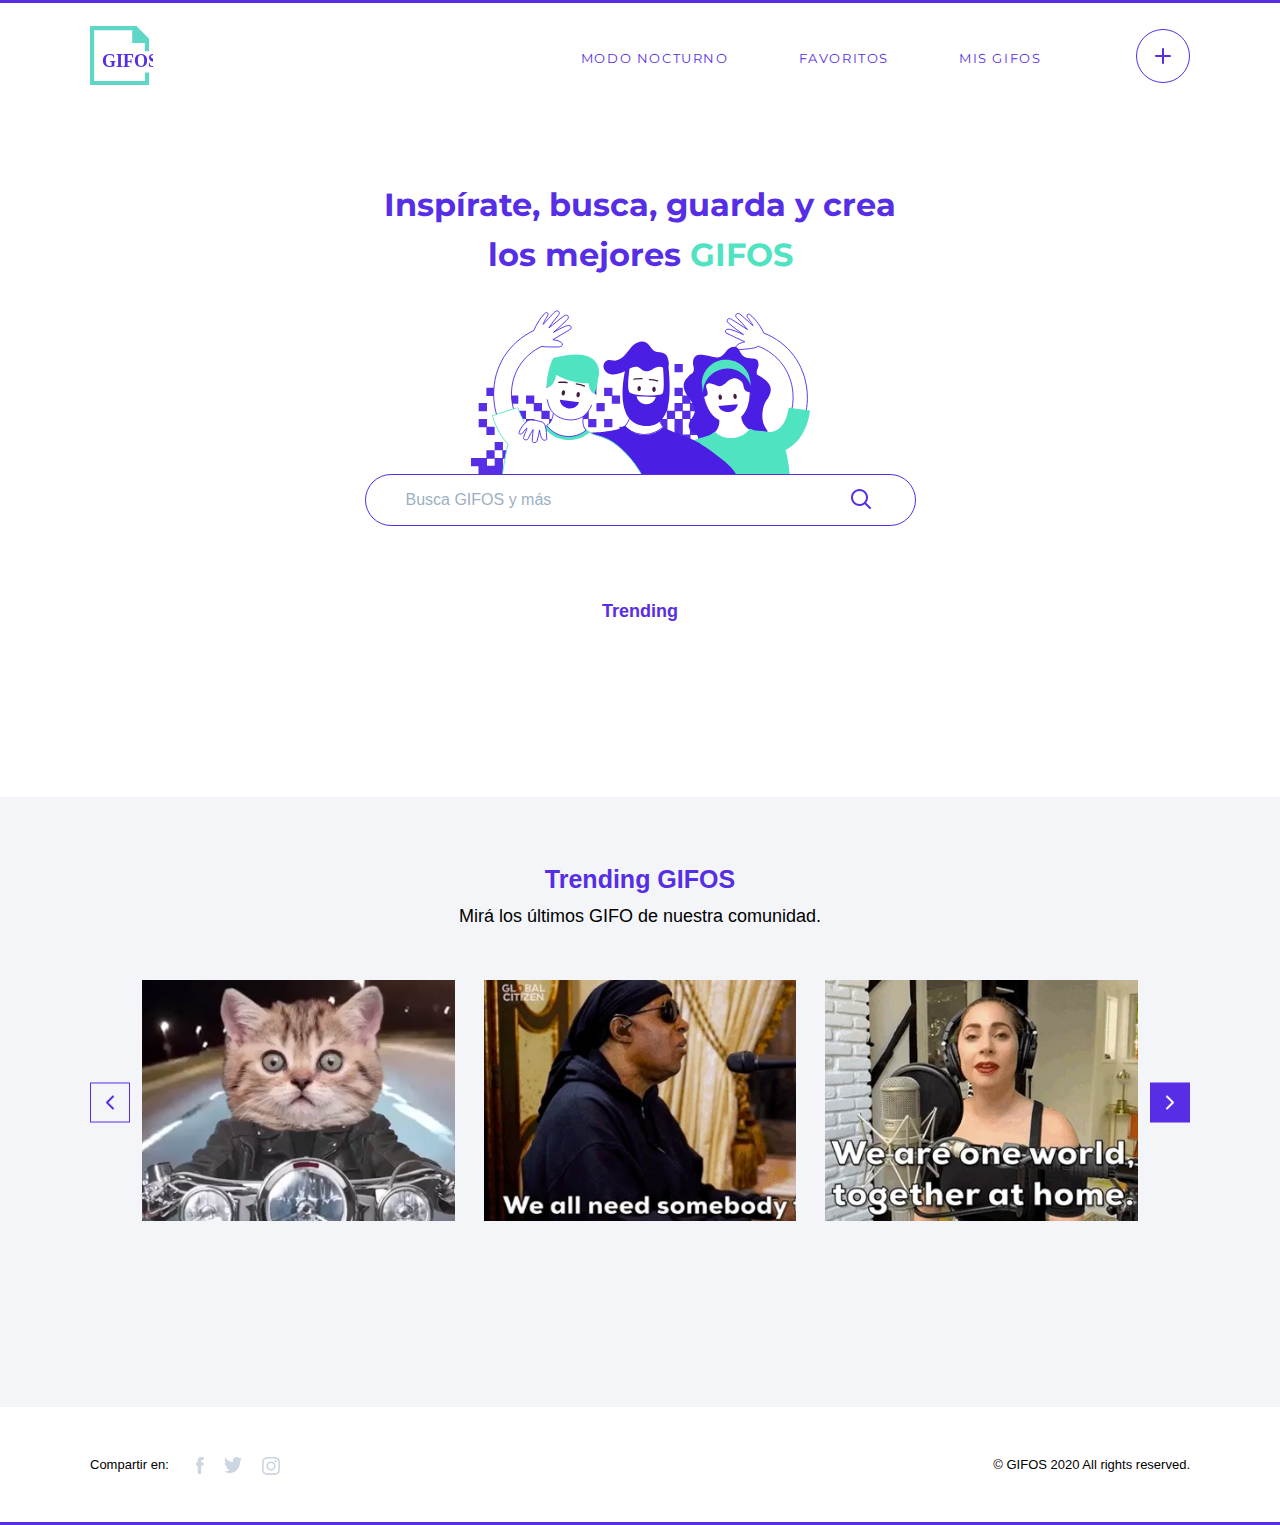
==== index.html @ 99f6e20c "Added results gallery" ====
<!DOCTYPE html>
<html lang="en">
<head>
    <meta charset="UTF-8">
    <meta http-equiv="X-UA-Compatible" content="IE=edge">
    <meta name="viewport" content="width=device-width, initial-scale=1.0">
   
    <title>Document</title>
    <link rel="preconnect" href="https://fonts.googleapis.com">
    <link rel="preconnect" href="https://fonts.gstatic.com" crossorigin>
    <link href="https://fonts.googleapis.com/css2?family=Montserrat:wght@700&display=swap" rel="stylesheet">
    <link rel="stylesheet" href="styles.css">
</head>

<body>
    
    <header>
       <div class="container nav-bar">
          <div class="menu-imgs">
              <a href="index.html"><img class="mob-logo-modo-noc" src="./Images/logo-mobile-modo-noct.svg" alt="home"></a>
              <a href="index.html"><img class="mobile-logo" src="./Images/logo-mobile.svg" alt="logo"></a> 
              <a href="index.html"><img class="logo" src="./Images/logo-desktop.svg" alt="logo"></a>
              <a href="index.html"><img class="logo-modo-noc" id="logo-modo-noc" src="./Images/Logo-modo-noc.svg" alt="home"></a>
              <img class="burger" src="./Images/burger.svg" alt="abrir menu">
              <img class="burger-modo-noc" src="./Images/burger-modo-noct.svg" alt="abrir menu">
              <img class="cruz" src="./Images/close.svg" alt="cerrar menu">
              <img class="cruz-modo-noc" src="./Images/close-modo-noct.svg" alt="cerrar menu">
          </div>
   
           <div class="nav-bar-right">
              <nav>
                  <ul class="menu">
                      <li class="modo-nocturno"><a href="#">MODO NOCTURNO</a></li>
                      <li class="modo-diurno"><a href="#">MODO DIURNO</a></li>
                      <li><a class="favoritos" href="favoritos.html">FAVORITOS</a></li>
                      <li><a class="mis-gifos" href="misgifos.html">MIS GIFOS</a></li>
                  </ul> 
              </nav>
              <a class="plus-sign" href="#"><img src="./Images/button-crear-gifo.svg" alt="crea tu GIFO"></a>
              <a class="plus-sign-modo-noc" id="plus-sign-modo-noc" href="#"> <img src="./Images/CTA-crar-gifo-modo-noc.svg" alt="crea tu GIFO"></a>
           </div>
        </div>
    </header>


    <section class="hero">
        <div class="container">
            <h1>Inspírate, busca, guarda y crea 
            </br>
            los mejores <span class="gifos-verde">GIFOS</span></h1>
            <img src="./Images/ilustra_header.svg" alt="header image" class="hero-img">

            <div class="input-wrapper">
                <div class="search-input">
                   <form action="search" autocomplete="off" id="search-form">
                       <div class="lupa-gris" id="lupa-gris">
                           <img class="main-gray-search" src="./Images/search.svg" alt="busca GIFO">
                       </div>
                      <input type="text" placeholder="Busca GIFOS y más" id="search-text-input">
                      <div class="search-icons">
                         <img class="search-icon" src="./Images/icon-search.svg" alt="buscar"> 
                         <img class="close-search-icon" src="./Images/close.svg" alt="cancelar busqueda">
                         <img class="search-modo-noc" src="./Images/icon-search-modo-noct.svg" alt="buscar">
                      </div>
                   </form> 

                   <div class="dropdown-suggestions">
                       <ul class="suggestions" id="suggestions">
                           <li class="list-suggestions"><img class="search-icon-gris" src="./Images/search.svg" alt="">Suggestion 1</li>
                           <li class="list-suggestions"><img class="search-icon-gris" src="./Images/search.svg" alt="">Suggestion 2</li>
                           <li class="list-suggestions"><img class="search-icon-gris" src="./Images/search.svg" alt="">Suggestion 3</li>
                           <li class="list-suggestions"><img class="search-icon-gris" src="./Images/search.svg" alt="">Suggestion 4</li>
                       </ul>
                   </div>

                </div>
            </div>
       </div>
    </section>
       
    <section class="trending-gifos">
           <div class="text">
               <h4>Trending</h4>
               <p class="trending-examples" id="trending-examples"></p>
           </div>
        </section>

        <section id="results">
            <h4 id="title"></h4>
            <div class="results-container" id="results-container"></div>
        </section>

    <section class="gif-gallery">
          <div class="trending-gifos">
              <h3>Trending GIFOS</h3>
              <p>Mirá los últimos GIFO de nuestra comunidad.</p>
          </div>
        
          <div class="container container-flex">
              <img class="arrow-icon" src="./Images/button-slider-left.svg" alt="previous">
              <img class="arrow-left-modo-noc" id="arrow-left-modo-noc" src="./Images/button-slider-left-md-noct.svg" alt="previous">

                <div class="gallery-images">

                  <div class="image-container">
                      <img class="gallery-img" id="prueba-modal" src="./Images/card-busqueda-13.png" alt="">
                 
                        <div class="overlay">
                          <div class="overlay-links">
                              <a href="#"><img src="./Images/icon-fav.svg" alt="Agregar a favoritos"></a>
                              <a href="#"><img src="./Images/icon-download.svg" alt="Descargar GIFO"></a>
                              <a href="#"><img id="hover-aumentar" src="./Images/icon-max-normal.svg" alt="Aumentar GIFO"></a>
                          </div>
                           <p class="overlay-titulo-GIFO"><strong>título GIFO</strong></p>
                           <p class="overlay-user">User</p>
                        </div>
                  </div>
                  <div class="image-container">
                      <img class="gallery-img" src="./Images/card-busqueda-20.png" alt="Gifo">
                  
                      <div class="overlay">
                          <div class="overlay-links">
                              <a href="#"><img src="./Images/icon-fav.svg" alt="Agregar a favoritos"></a>
                              <a href="#"><img src="./Images/icon-download.svg" alt="Descargar GIFO"></a>
                              <a href="#"><img id="hover-aumentar" src="./Images/icon-max-normal.svg" alt="Aumentar GIFO"></a>
                          </div>
                          <p class="overlay-titulo-GIFO"><strong>título GIFO</strong></p>
                          <p class="overlay-user">User</p>
                      </div>
                  </div>
                <div class="image-container">
                    <img class="gallery-img" src="./Images/Screen-Trandings.png" alt="Gifo">
                
                    <div class="overlay">
                        <div class="overlay-links">
                            <a href="#" class="hover-favoritos"><img src="./Images/icon-fav.svg" alt="Agregar a favoritos"></a>
                            <a href="#" class="hover-descargar"><img src="./Images/icon-download.svg" alt="Descargar GIFO"></a>
                            <a href="#" class="hover-aumentar" id="hover-aumentar"><img src="./Images/icon-max-normal.svg" alt="Aumentar GIFO"></a>
                        </div>
                        <p class="overlay-titulo-GIFO" id="overlay-titulo-GIFO"><strong>título GIFO</strong></p>
                        <p class="overlay-user" id="overlay-user">User</p>
                    </div>
                </div>
                    
                </div>
          
                     <img class="arrow-icon-active" src="./Images/Button-Slider-right-hover.svg" alt="next">
                     <img class="arrow-right-modo-noc" id="arrow-right-modo-noc" src="./Images/button-slider-right-md-noct.svg" alt="next">
         </div>
    </section>
    
    <section id="modal" class="modal">
        <div class="modal-container">
            <span class="close-modal"><img src="./Images/close.svg" alt=""></span>
            <div id="modal-content" class="modal-content">
                <img class="" src="./Images/button-slider-left.svg" alt="">
                <img class="img-aumentada" src="./Images/card-busqueda-20.png" alt="">
                <img src="./Images/Button-Slider-right-hover.svg" alt="">
            </div>
            <div class="modal-footer">
                <div class="modal-footer-span">
                    <span class="modal-user">User</span>
                    <span class="modal-titulo-gifo">Titulo GIFO</span>
                </div>
                <div class="modal-footer-icons">
                    <img class="modal-footer-fav" src="./Images/icon-fav-active.svg" alt="">
                    <img class="modal-footer-descargar" src="./Images/icon-download-hover.svg" alt="">
                </div>
            </div>
        </div>
    </section>

    <footer class="container">
        <div class="footer">
           <span class="text-compartir">Compartir en:</span>
         <div class="social-media">
             <a href="#"><img class="socialmedia-icons facebook" src="./Images/icon_facebook.svg" alt="icon_facebook"></a>
             <a href="#"><img class="socialmedia-icons twitter" src="./Images/icon-twitter.svg" alt="icon-twitter"></a>
             <a href="#"><img class="socialmedia-icons instagram" src="./Images/icon_instagram.svg" alt="icon_instagram"></a>
         </div>
      </div>
        <span class="rights-reserved">© GIFOS 2020 All rights reserved.</span>
    </footer>

    <script src="index.js?v2"></script>
</body>
</html>
---- styles.css ----
:root {
  --main-color: #562ee6;
  --main-color-hover: rgb(87, 46, 229);
  --accent-color: #50e3c2;
  --modo-nocturno-color: #37383c;
  --hover-link-color: #9cafc3;
}
* {
  margin: 0;
  padding: 0;
  box-sizing: border-box;
}
body {
  font-family: "Montserrat", sans-serif;
  margin: 0;
  border-style: solid none;
  border-color: var(--main-color);
}
.container {
  max-width: 1120px;
  margin: 0 auto;
  padding: 0 10px;
}
.container-flex {
  display: flex;
  justify-content: center;
}
nav ul {
  list-style-type: none;
  padding-right: 59.5px;
  display: flex;
  flex-direction: row;
  align-items: center;
}
.nav-bar {
  display: flex;
  justify-content: space-between;
  align-items: center;
  margin-top: 23px;
}
.nav-bar-right {
  display: flex;
  align-items: center;
}
nav li {
  letter-spacing: 0.1rem;
  font-size: 13px;
  text-align: center;
  margin: 0 25px;
}
nav li a {
  padding: 10px;
  text-decoration: none;
  color: var(--main-color);
}
nav li.active-link a {
  color: var(--hover-link-color);
}
.burger {
  display: none;
}
.burger-modo-noc {
  display: none;
}
.mobile-logo {
  display: none;
}
.plus-sign-modo-noc {
  display: none;
}
.hero-img {
  display: block;
  margin-left: auto;
  margin-right: auto;
  max-width: 339px;
  width: 100%;
  margin-top: 30px;
}
.search-icon {
  position: absolute;
  top: 29%;
  right: 8%;
  z-index: 1;
}
.search-modo-noc {
  display: none;
}
.input-wrapper {
  display: block;
  text-align: center;
  position: relative;
}
form {
  display: flex;
  justify-content: flex-start;
  align-items: center;
  text-align: center;
  padding: 0 10px;
  position: relative;
}
input {
  display: flex;
  border: none;
  max-width: 551px;
  min-height: 50px;
  border-radius: 37px;
  font-size: 16px;
  color: #9cafc3;
  line-height: 19px;
  font-family: "Roboto", sans-serif;
  padding: 0 30px;
  outline: none;
}
.search-input {
  background-color: white;
  max-width: 551px;
  text-align: left;
  margin: 0 auto;
  border: 1px solid var(--main-color);
  border-radius: 37px;
  position: relative;
}
::placeholder {
  color: var(--hover-link-color);
}
.main-gray-search {
  width: 20px;
  height: auto;
}
.dropdown-suggestions {
  color: var(--hover-link-color);
}
.list-suggestions {
  display: flex;
  align-items: center;
  list-style: none;
  padding: 5px;
  font-family: "Roboto", sans-serif;
}
.suggestions {
  margin: 20px;
  display: none;
}
.suggestions::before {
  content: " ";
  height: 1px;
  width: 90%;
  position: absolute;
  background: var(--hover-link-color);
  top: 50px;
}
.search-icon-gris {
  margin: 0;
  padding-right: 15px;
  height: auto;
}
.lupa-gris {
  margin-left: 21px;
  margin-right: 3px;
  display: none;
}
.close-search-icon {
  display: none;
}
.hero h1 {
  text-align: center;
  color: var(--main-color);
  line-height: 50px;
  margin-top: 90px;
}
h1 .gifos-verde {
  color: var(--accent-color);
}
h3 {
  font-family: "Montserrat-Bold", sans-serif;
  font-size: 25px;
  color: var(--main-color);
  text-align: center;
  line-height: 30px;
}
p {
  font-family: "Roboto-Regular", sans-serif;
  font-size: 18px;
  color: #000000;
  text-align: center;
  line-height: 21px;
  margin-top: 12px;
  margin-bottom: 53px;
}

h4 {
  font-family: "Montserrat-Bold", sans-serif;
  font-size: 18px;
  color: #572ee5;
  text-align: center;
  line-height: 25px;
  margin-top: 73px;
}
.trending-examples {
  font-family: "Montserrat-Medium", sans-serif;
  font-size: 16px;
  color: #572ee5;
  text-align: center;
  line-height: 25px;
  margin-top: 7px;
  margin-bottom: 95px;
}
.trending-gifos {
  margin-bottom: 45px;
}
.gif-gallery {
  background-color: #f3f5f8;
  padding-top: 67px;
  padding-bottom: 182px;
}

.gallery-images {
  display: flex;
  flex-wrap: nowrap;
  justify-content: center;
  column-gap: 29px;
  margin: 0 12px;
}
.gallery-img {
  width: 100%;
}
.arrow-left-modo-noc {
  display: none;
}
.arrow-right-modo-noc {
  display: none;
}
.results-container {
  display: grid;
  grid-template-columns: repeat(4, 1fr);
  grid-template-rows: auto;
  justify-content: center;
  justify-items: stretch;
  margin-top: 36px;
  grid-gap: 35px 29px;
  margin-bottom: 78px;
  align-items: stretch;
}
.result-template {
  position: relative;
}
.result-template:hover .overlay {
  opacity: 1;
}
.image-container {
  position: relative;
  width: 50%;
}
.image-container:hover .overlay {
  opacity: 1;
}
.imagen-prueba {
  max-width: 260px;
  max-height: 200px;
  width: 100%;
  height: auto;
}
#results {
  max-width: 1120px;
  margin: 0 auto;
  padding: 0 10px;
}
#h1-sin-resultado {
  text-align: center;
  color: var(--main-color);
  line-height: 50px;
  margin-top: 90px;
  margin-bottom: 109px;
}
#h1-sin-resultado::before {
  content: "";
  width: 300px;
  height: 1px;
  position: absolute;
}
#img-sin-resultado {
  display: block;
  margin: 0 auto;
}
#p-sin-resultado {
  color: var(--accent-color);
  text-align: center;
  font-family: Montserrat-Bold;
  font-size: 22px;
  line-height: 25px;
  margin-top: 29px;
}

/* Overlay-effects */
.overlay {
  position: absolute;
  top: 0;
  bottom: 0;
  left: 0;
  right: 0;
  height: 100%;
  width: 100%;
  background-color: rgba(87, 46, 229, 0.6);
  color: white;
  opacity: 0;
}
.overlay-user {
  position: absolute;
  bottom: 76px;
  left: 18px;
  color: white;
  margin: 0;
}
.overlay-titulo-GIFO {
  position: absolute;
  bottom: 51px;
  left: 18px;
  color: white;
  margin: 0;
}
.overlay-links {
  position: absolute;
  right: 0;
  padding: 10px;
}
.overlay-links a {
  padding: 5px;
}

/* Modal */
.modal {
  display: none;
  position: fixed;
  top: 0;
  left: 0;
  z-index: 1;
  width: 100%;
  height: 100%;
  background-color: white;
}
.modal-content {
  display: flex;
  margin-top: 78.4px;
  align-items: center;
}
.modal-container {
  max-width: 900px;
  width: 100%;
  margin: 0 auto;
}
.close-modal {
  color: var(--main-color);
  display: block;
  text-align: right;
  margin-top: 66.4px;
}
.img-aumentada {
  max-width: 695px;
  width: 100%;
  max-height: 385px;
  height: 100%;
  display: block;
  margin: 0 auto;
}
.modal-footer-span {
  display: flex;
  flex-direction: column;
}
.modal-footer {
  display: flex;
  justify-content: space-between;
  max-width: 695px;
  width: 100%;
  margin: 27px auto;
}
.modal-footer-fav {
  border: 1px solid #ced7e1;
  padding: 8px;
  border-radius: 6px;
}
.modal-footer-fav:hover {
  opacity: 0.7;
}
.modal-footer-descargar {
  border: 1px solid #ced7e1;
  border-radius: 6px;
  padding-top: 2px;
}
.modal-footer-descargar:hover {
  opacity: 0.7;
}
.modal-user {
  font-family: "Roboto-regular", sans-serif;
  font-size: 15px;
  line-height: 18px;
}
.modal-titulo-gifo {
  font-family: "Roboto-bold", sans-serif;
  font-size: 16px;
  line-height: 19px;
}

/* Footer */
footer {
  display: flex;
  justify-content: space-between;
}
footer span {
  font-size: 13px;
  font-family: "Roboto-Regular", sans-serif;
}
.text-compartir {
  margin: 50px 17px 50px 0;
}
.rights-reserved {
  margin: 50px 0;
}
footer .footer {
  display: flex;
  justify-content: flex-start;
}
.social-media {
  display: flex;
  margin-top: 50px;
}
.socialmedia-icons {
  padding: 0 10px;
}
.modo-diurno {
  display: none;
}
.show-modo-diurno {
  display: block;
}
.hide-modo-nocturno {
  display: none;
}

/*Favoritos and Mis Gifos*/

.corazon-favoritos {
  display: block;
  margin-left: auto;
  margin-right: auto;
  margin-top: 22.2px;
}
div.container-favoritos {
  display: grid;
  grid-template-columns: repeat(4, 1fr);
  grid-template-rows: auto;
  justify-content: center;
  justify-items: center;
  margin-top: 36px;
  grid-gap: 35px 29px;
  margin-bottom: 78px;
}
div .button-ver-mas {
  padding: 78px 0 79px 0;
}
.button-ver-mas button {
  background-color: white;
  font-family: "Montserrat-Bold", sans-serif;
  font-size: 13px;
  line-height: 16px;
  color: var(--main-color);
  padding: 16px 32px;
  display: block;
  margin: 0 auto;
  border: 1px solid var(--main-color);
  border-radius: 40px;
  cursor: pointer;
  margin-bottom: 79px;
}
.button-ver-mas button:hover {
  background-color: var(--main-color);
  color: white;
  transition: 20ms ease-in-out;
}
.gallery-favoritos {
  width: 100%;
  height: auto;
}
.cruz {
  display: none;
}
.cruz-modo-noc {
  display: none;
}
.mob-logo-modo-noc {
  display: none;
}
.logo-modo-noc {
  display: none;
}
.active-link {
  color: var(--hover-link-color);
}

/* @Media */

@media (max-width: 800px) {
  .container {
    max-width: 100%;
    margin: 0;
  }
  .container-flex {
    justify-content: center;
  }
  .input-wrapper {
    display: block;
    text-align: center;
  }
  .image-container {
    max-width: 243px;
    width: 100%;
  }
  .gif-gallery {
    padding-bottom: 82px;
  }
  h4 {
    margin-top: 31px;
  }
  p {
    max-width: 333px;
    text-align: center;
    margin: 7px auto 32px;
  }
  img {
    max-width: 100%;
    height: auto;
  }
  .hero-img {
    width: 100%;
    margin: 0 auto;
  }
  form input {
    margin: 0;
    padding: 0 10px;
  }
  .menu {
    display: none;
  }
  .active {
    display: block;
    position: absolute;
    width: 100%;
    height: 100vh;
    top: 0;
    left: 0;
    background-color: rgba(86, 46, 230, 0.9);
    z-index: 2;
    font-size: 15px;
    font-family: "Montserrat-Bold", sans-serif;
    padding-top: 30px;
    margin-top: 100px;
    margin-right: 0;
  }
  .search-icon {
    position: absolute;
    top: 29%;
    right: 8%;
    z-index: 1;
  }
  .search-icons {
    display: flex;
  }
  .body-modo-nocturno .active {
    background-color: #000000;
    max-width: 100%;
  }
  .body-modo-nocturno .mob-logo-modo-noc {
    display: block;
  }
  .body-modo-nocturno .search-modo-noc {
    position: absolute;
    top: 29%;
    right: 18%;
    z-index: 1;
  }
  .body-modo-nocturno .mobile-logo {
    display: none;
  }
  .body-modo-nocturno #logo-modo-noc {
    display: none;
  }
  .body-modo-nocturno .burger-modo-noc {
    display: block;
  }
  .body-modo-nocturno .burger {
    display: block;
  }
  .body-modo-nocturno .open .burger-modo-noc {
    display: none;
  }
  .body-modo-nocturno .open .cruz-modo-noc {
    display: block;
  }
  .body-modo-nocturno #plus-sign-modo-noc {
    display: none;
  }
  .body-modo-nocturno #arrow-left-modo-noc {
    display: none;
  }
  .body-modo-nocturno #arrow-right-modo-noc {
    display: none;
  }
  .body-modo-nocturno .search-icon {
    display: none;
  }
  .social-media {
    margin-top: 0;
  }
  .text-compartir {
    margin-bottom: 22px;
  }
  .rights-reserved {
    margin-top: 46px;
    margin-bottom: 23px;
  }
  .logo {
    display: none;
  }
  .mobile-logo {
    display: block;
    margin-top: 10px;
  }
  .burger {
    display: inline;
  }
  .open .burger {
    display: none;
  }
  .open .cruz {
    display: block;
  }
  .menu-imgs {
    display: flex;
    justify-content: space-between;
    padding: 20px;
  }

  nav li {
    padding: 0;
  }
  nav li a {
    padding: 20px 0;
    text-align: center;
    width: 100%;
    display: inline-block;
    text-decoration: none;
    position: relative;
    color: white;
  }
  nav li a:hover {
    color: white;
  }
  nav ul {
    z-index: -1;
    margin-top: 80px;
    padding-right: 0;
  }
  nav ul li a::after {
    content: " ";
    height: 1px;
    width: 10%;
    position: absolute;
    background: white;
    left: 50%;
    bottom: 0;
    margin: 0 auto;
    transform: translateX(-50%);
    margin: 10px 0;
  }

  .nav-bar {
    display: inline-block;
    width: 100%;
  }
  .gallery-images {
    display: flex;
    justify-content: flex-start;
    column-gap: 22px;
    overflow-x: auto;
    overflow-y: hidden;
    white-space: nowrap;
  }
  .gallery-img {
    padding: 0;
    max-width: 243px;
    height: auto;
    width: auto;
  }

  .hero h1 {
    font-size: 25px;
    line-height: 33px;
    text-align: center;
    max-width: 80%;
    margin: 20px auto;
  }
  nav {
    padding: 0 20px;
  }
  .plus-sign {
    display: none;
  }
  .plus-sign-modo-noc {
    display: none;
  }
  .cruz-modo-noc {
    display: none;
  }
  .trending-examples {
    margin: 0 auto;
    max-width: 225px;
    text-align: center;
  }
  .arrow-icon {
    display: none;
  }
  .arrow-icon-active {
    display: none;
  }

  footer {
    flex-direction: column;
  }
  footer .footer {
    justify-content: center;
    flex-direction: column;
    align-items: center;
  }
  footer span {
    display: block;
    text-align: center;
    margin: 47px 0 23px 0;
  }
  div.container-favoritos {
    grid-template-columns: repeat(2, 1fr);
    margin: 21px 21px 78px 21px;
  }
  .button-ver-mas {
    margin-bottom: 76px;
  }
  footer a .facebook {
    padding: 0;
    padding-right: 10px;
  }
  footer a .twitter {
    margin: 0;
  }
  footer a .instagram {
    margin: 0;
  }
}

/* Modo Norturno */

.body-modo-nocturno {
  background-color: var(--modo-nocturno-color);
  border-color: black;
}
.body-modo-nocturno h1 {
  color: white;
}
.body-modo-nocturno h3 {
  color: white;
}
.body-modo-nocturno h4 {
  color: white;
}
.body-modo-nocturno p {
  color: white;
}
.body-modo-nocturno a {
  color: white;
}
.body-modo-nocturno input {
  background-color: var(--modo-nocturno-color);
}
.body-modo-nocturno ::placeholder {
  color: white;
}
.body-modo-nocturno .gif-gallery {
  background-color: #222326;
}
.body-modo-nocturno footer span {
  color: white;
}
.body-modo-nocturno .logo-modo-noc {
  display: block;
}
.body-modo-nocturno .logo {
  display: none;
}
.body-modo-nocturno .plus-sign {
  display: none;
}
.body-modo-nocturno .plus-sign-modo-noc {
  display: block;
}
.body-modo-nocturno .button-ver-mas button {
  color: white;
  background-color: transparent;
  border: 1px solid white;
}
.body-modo-nocturno .button-ver-mas button:hover {
  color: black;
  background-color: white;
}
.body-modo-nocturno .arrow-right-modo-noc {
  display: block;
}
.body-modo-nocturno .arrow-left-modo-noc {
  display: block;
}
.body-modo-nocturno .arrow-icon {
  display: none;
}
.body-modo-nocturno .arrow-icon-active {
  display: none;
}

.body-modo-nocturno .burger {
  display: none;
}
.body-modo-nocturno .cruz {
  display: none;
}
.body-modo-nocturno .cruz-modo-noc {
  display: none;
}
.body-modo-nocturno .search-icon {
  display: none;
}
.body-modo-nocturno .search-modo-noc {
  display: block;
  position: absolute;
  top: 29%;
  right: 8%;
  z-index: 1;
}
.body-modo-nocturno .search-input {
  background-color: var(--modo-nocturno-color);
  border-color: white;
}
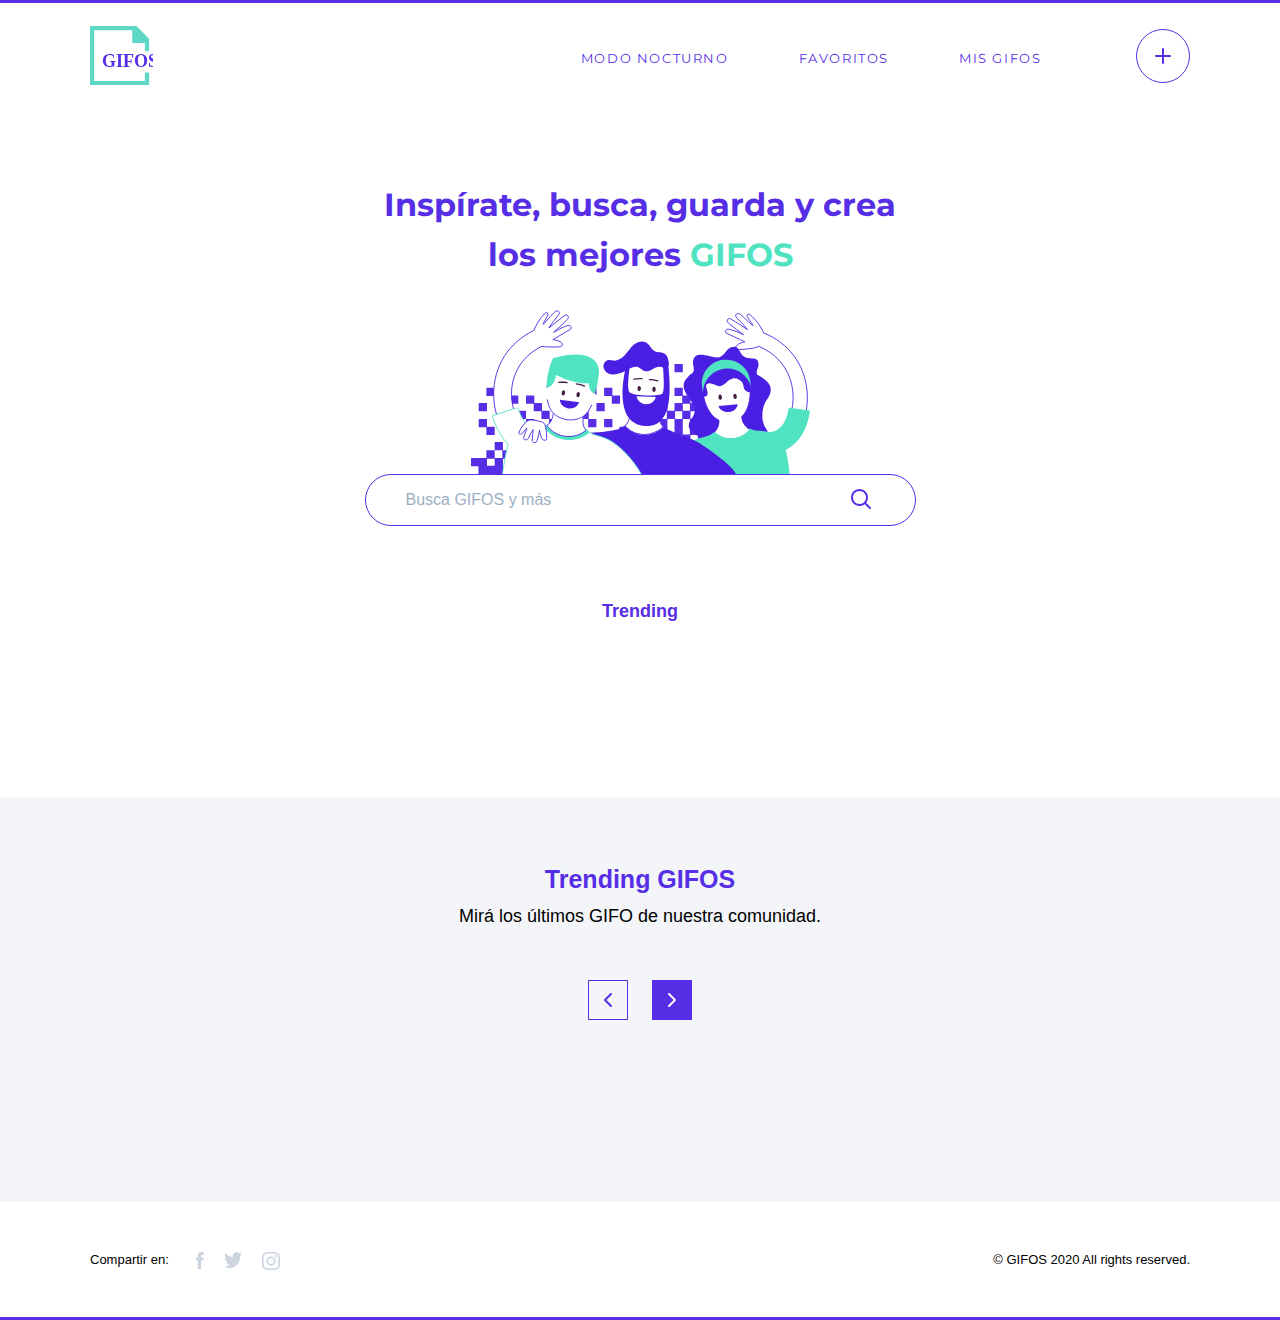
==== commit 26684a8e: "Added no results pages" ====
--- a/index.html
+++ b/index.html
@@ -100,8 +100,8 @@
               <img class="arrow-icon" src="./Images/button-slider-left.svg" alt="previous">
               <img class="arrow-left-modo-noc" id="arrow-left-modo-noc" src="./Images/button-slider-left-md-noct.svg" alt="previous">
 
-                <div class="gallery-images">
-
+                <div class="gallery-images" id="gallery-images">
+<!-- 
                   <div class="image-container">
                       <img class="gallery-img" id="prueba-modal" src="./Images/card-busqueda-13.png" alt="">
                  
@@ -109,7 +109,7 @@
                           <div class="overlay-links">
                               <a href="#"><img src="./Images/icon-fav.svg" alt="Agregar a favoritos"></a>
                               <a href="#"><img src="./Images/icon-download.svg" alt="Descargar GIFO"></a>
-                              <a href="#"><img id="hover-aumentar" src="./Images/icon-max-normal.svg" alt="Aumentar GIFO"></a>
+                              <a href="#"><img class="hover-aumentar" src="./Images/icon-max-normal.svg" alt="Aumentar GIFO"></a>
                           </div>
                            <p class="overlay-titulo-GIFO"><strong>título GIFO</strong></p>
                            <p class="overlay-user">User</p>
@@ -122,27 +122,28 @@
                           <div class="overlay-links">
                               <a href="#"><img src="./Images/icon-fav.svg" alt="Agregar a favoritos"></a>
                               <a href="#"><img src="./Images/icon-download.svg" alt="Descargar GIFO"></a>
-                              <a href="#"><img id="hover-aumentar" src="./Images/icon-max-normal.svg" alt="Aumentar GIFO"></a>
+                              <a href="#"><img class="hover-aumentar" src="./Images/icon-max-normal.svg" alt="Aumentar GIFO"></a>
                           </div>
                           <p class="overlay-titulo-GIFO"><strong>título GIFO</strong></p>
                           <p class="overlay-user">User</p>
                       </div>
                   </div>
-                <div class="image-container">
+
+                 <div class="image-container">
                     <img class="gallery-img" src="./Images/Screen-Trandings.png" alt="Gifo">
                 
                     <div class="overlay">
                         <div class="overlay-links">
                             <a href="#" class="hover-favoritos"><img src="./Images/icon-fav.svg" alt="Agregar a favoritos"></a>
                             <a href="#" class="hover-descargar"><img src="./Images/icon-download.svg" alt="Descargar GIFO"></a>
-                            <a href="#" class="hover-aumentar" id="hover-aumentar"><img src="./Images/icon-max-normal.svg" alt="Aumentar GIFO"></a>
+                            <a href="#"><img class="hover-aumentar" src="./Images/icon-max-normal.svg" alt="Aumentar GIFO"></a>
                         </div>
                         <p class="overlay-titulo-GIFO" id="overlay-titulo-GIFO"><strong>título GIFO</strong></p>
                         <p class="overlay-user" id="overlay-user">User</p>
-                    </div>
-                </div>
+                      </div>
+                    </div> -->
                     
-                </div>
+                 </div>
           
                      <img class="arrow-icon-active" src="./Images/Button-Slider-right-hover.svg" alt="next">
                      <img class="arrow-right-modo-noc" id="arrow-right-modo-noc" src="./Images/button-slider-right-md-noct.svg" alt="next">
--- a/styles.css
+++ b/styles.css
@@ -220,9 +220,20 @@
   justify-content: center;
   column-gap: 29px;
   margin: 0 12px;
+  align-items: center;
 }
 .gallery-img {
   width: 100%;
+}
+.hover-aumentar,
+.hover-favoritos,
+.hover-descargar {
+  padding: 0 5px;
+}
+.hover-aumentar,
+.hover-favoritos,
+.hover-descargar:hover {
+  cursor: pointer;
 }
 .arrow-left-modo-noc {
   display: none;
@@ -239,7 +250,7 @@
   margin-top: 36px;
   grid-gap: 35px 29px;
   margin-bottom: 78px;
-  align-items: stretch;
+  align-items: center;
 }
 .result-template {
   position: relative;
@@ -442,7 +453,19 @@
   display: block;
   margin-left: auto;
   margin-right: auto;
-  margin-top: 22.2px;
+  margin-top: 63px;
+}
+.icon-fav-no-content,
+.icon-gifos-no-content {
+  display: block;
+  margin: 110px auto 24px;
+}
+.text-guardar-GIFO,
+.text-crear-GIFO {
+  color: var(--accent-color);
+  font-size: 22px;
+  font-family: "Montserrat-Bold", sans-serif;
+  margin-bottom: 137px;
 }
 div.container-favoritos {
   display: grid;
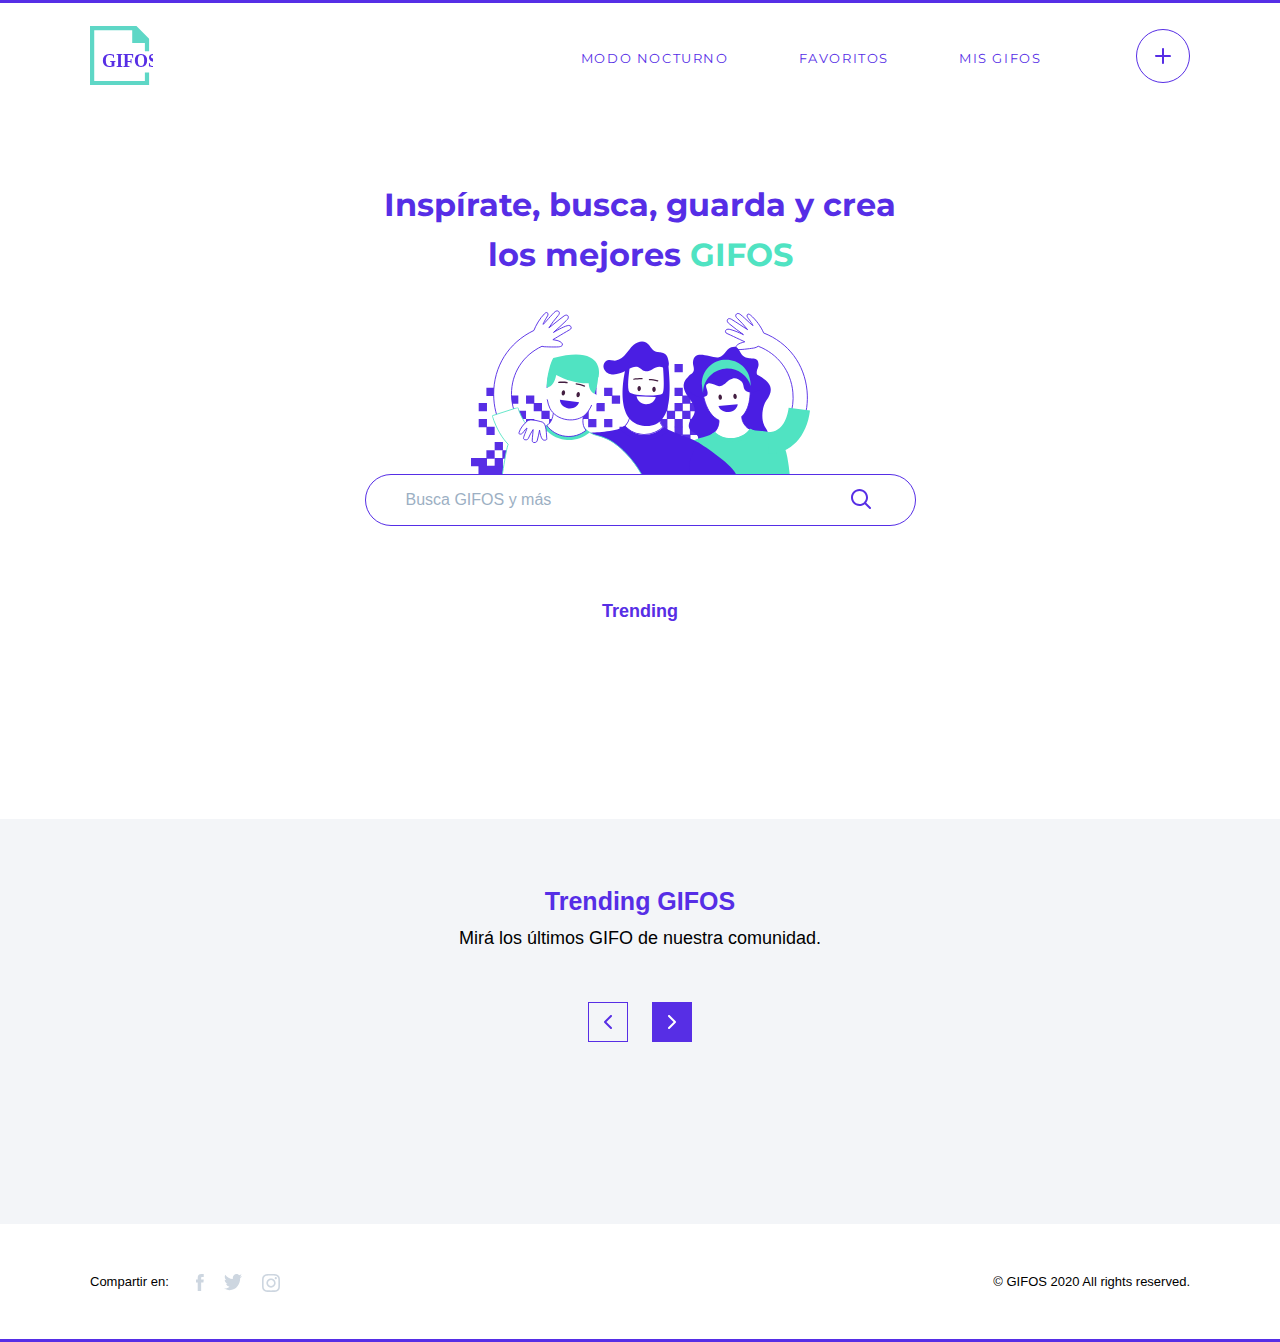
==== commit d7c00d46: "Added create Gifo page" ====
--- a/index.html
+++ b/index.html
@@ -18,7 +18,7 @@
        <div class="container nav-bar">
           <div class="menu-imgs">
               <a href="index.html"><img class="mob-logo-modo-noc" src="./Images/logo-mobile-modo-noct.svg" alt="home"></a>
-              <a href="index.html"><img class="mobile-logo" src="./Images/logo-mobile.svg" alt="logo"></a> 
+              <a href="index.html" class="mobile-logo"><img id="mobile-logo" src="./Images/logo-mobile.svg" alt="logo"></a> 
               <a href="index.html"><img class="logo" src="./Images/logo-desktop.svg" alt="logo"></a>
               <a href="index.html"><img class="logo-modo-noc" id="logo-modo-noc" src="./Images/Logo-modo-noc.svg" alt="home"></a>
               <img class="burger" src="./Images/burger.svg" alt="abrir menu">
@@ -36,8 +36,8 @@
                       <li><a class="mis-gifos" href="misgifos.html">MIS GIFOS</a></li>
                   </ul> 
               </nav>
-              <a class="plus-sign" href="#"><img src="./Images/button-crear-gifo.svg" alt="crea tu GIFO"></a>
-              <a class="plus-sign-modo-noc" id="plus-sign-modo-noc" href="#"> <img src="./Images/CTA-crar-gifo-modo-noc.svg" alt="crea tu GIFO"></a>
+              <a class="plus-sign" href="./createGifo.html"><img id="plus-sign" src="./Images/button-crear-gifo.svg" alt="crea tu GIFO"></a>
+              <a class="plus-sign-modo-noc" id="plus-sign-modo-noc" href="./createGifo.html"> <img src="./Images/CTA-crar-gifo-modo-noc.svg" alt="crea tu GIFO"></a>
            </div>
         </div>
     </header>
@@ -65,12 +65,7 @@
                    </form> 
 
                    <div class="dropdown-suggestions">
-                       <ul class="suggestions" id="suggestions">
-                           <li class="list-suggestions"><img class="search-icon-gris" src="./Images/search.svg" alt="">Suggestion 1</li>
-                           <li class="list-suggestions"><img class="search-icon-gris" src="./Images/search.svg" alt="">Suggestion 2</li>
-                           <li class="list-suggestions"><img class="search-icon-gris" src="./Images/search.svg" alt="">Suggestion 3</li>
-                           <li class="list-suggestions"><img class="search-icon-gris" src="./Images/search.svg" alt="">Suggestion 4</li>
-                       </ul>
+                       <ul class="suggestions" id="suggestions"></ul>
                    </div>
 
                 </div>
@@ -88,6 +83,9 @@
         <section id="results">
             <h4 id="title"></h4>
             <div class="results-container" id="results-container"></div>
+            <div class="button-ver-mas" id="button-ver-mas">
+                <button>VER MÁS</button>
+            </div>
         </section>
 
     <section class="gif-gallery">
@@ -96,58 +94,15 @@
               <p>Mirá los últimos GIFO de nuestra comunidad.</p>
           </div>
         
-          <div class="container container-flex">
-              <img class="arrow-icon" src="./Images/button-slider-left.svg" alt="previous">
+           <div class="container container-flex">
+              <img class="arrow-icon" id="arrow-icon" src="./Images/button-slider-left.svg" alt="previous">
               <img class="arrow-left-modo-noc" id="arrow-left-modo-noc" src="./Images/button-slider-left-md-noct.svg" alt="previous">
 
-                <div class="gallery-images" id="gallery-images">
-<!-- 
-                  <div class="image-container">
-                      <img class="gallery-img" id="prueba-modal" src="./Images/card-busqueda-13.png" alt="">
-                 
-                        <div class="overlay">
-                          <div class="overlay-links">
-                              <a href="#"><img src="./Images/icon-fav.svg" alt="Agregar a favoritos"></a>
-                              <a href="#"><img src="./Images/icon-download.svg" alt="Descargar GIFO"></a>
-                              <a href="#"><img class="hover-aumentar" src="./Images/icon-max-normal.svg" alt="Aumentar GIFO"></a>
-                          </div>
-                           <p class="overlay-titulo-GIFO"><strong>título GIFO</strong></p>
-                           <p class="overlay-user">User</p>
-                        </div>
-                  </div>
-                  <div class="image-container">
-                      <img class="gallery-img" src="./Images/card-busqueda-20.png" alt="Gifo">
-                  
-                      <div class="overlay">
-                          <div class="overlay-links">
-                              <a href="#"><img src="./Images/icon-fav.svg" alt="Agregar a favoritos"></a>
-                              <a href="#"><img src="./Images/icon-download.svg" alt="Descargar GIFO"></a>
-                              <a href="#"><img class="hover-aumentar" src="./Images/icon-max-normal.svg" alt="Aumentar GIFO"></a>
-                          </div>
-                          <p class="overlay-titulo-GIFO"><strong>título GIFO</strong></p>
-                          <p class="overlay-user">User</p>
-                      </div>
-                  </div>
-
-                 <div class="image-container">
-                    <img class="gallery-img" src="./Images/Screen-Trandings.png" alt="Gifo">
-                
-                    <div class="overlay">
-                        <div class="overlay-links">
-                            <a href="#" class="hover-favoritos"><img src="./Images/icon-fav.svg" alt="Agregar a favoritos"></a>
-                            <a href="#" class="hover-descargar"><img src="./Images/icon-download.svg" alt="Descargar GIFO"></a>
-                            <a href="#"><img class="hover-aumentar" src="./Images/icon-max-normal.svg" alt="Aumentar GIFO"></a>
-                        </div>
-                        <p class="overlay-titulo-GIFO" id="overlay-titulo-GIFO"><strong>título GIFO</strong></p>
-                        <p class="overlay-user" id="overlay-user">User</p>
-                      </div>
-                    </div> -->
-                    
-                 </div>
+              <div class="gallery-images" id="gallery-images"></div>
           
-                     <img class="arrow-icon-active" src="./Images/Button-Slider-right-hover.svg" alt="next">
-                     <img class="arrow-right-modo-noc" id="arrow-right-modo-noc" src="./Images/button-slider-right-md-noct.svg" alt="next">
-         </div>
+              <img class="arrow-icon-active" src="./Images/Button-Slider-right-hover.svg" alt="next">
+              <img class="arrow-right-modo-noc" id="arrow-right-modo-noc" src="./Images/button-slider-right-md-noct.svg" alt="next">
+            </div>
     </section>
     
     <section id="modal" class="modal">
@@ -155,12 +110,12 @@
             <span class="close-modal"><img src="./Images/close.svg" alt=""></span>
             <div id="modal-content" class="modal-content">
                 <img class="" src="./Images/button-slider-left.svg" alt="">
-                <img class="img-aumentada" src="./Images/card-busqueda-20.png" alt="">
+                <img id= "img-aumentada" class="img-aumentada" src="./Images/card-busqueda-20.png" alt="">
                 <img src="./Images/Button-Slider-right-hover.svg" alt="">
             </div>
             <div class="modal-footer">
                 <div class="modal-footer-span">
-                    <span class="modal-user">User</span>
+                    <span class="modal-user" id="modal-user">User</span>
                     <span class="modal-titulo-gifo">Titulo GIFO</span>
                 </div>
                 <div class="modal-footer-icons">
--- a/styles.css
+++ b/styles.css
@@ -62,7 +62,7 @@
 .burger-modo-noc {
   display: none;
 }
-.mobile-logo {
+#mobile-logo {
   display: none;
 }
 .plus-sign-modo-noc {
@@ -168,7 +168,7 @@
   line-height: 50px;
   margin-top: 90px;
 }
-h1 .gifos-verde {
+.gifos-verde {
   color: var(--accent-color);
 }
 h3 {
@@ -217,13 +217,19 @@
 .gallery-images {
   display: flex;
   flex-wrap: nowrap;
-  justify-content: center;
   column-gap: 29px;
   margin: 0 12px;
   align-items: center;
+  scroll-behavior: smooth;
+  overflow: scroll;
+}
+.gallery-images::-webkit-scrollbar {
+  visibility: hidden;
 }
 .gallery-img {
+  min-width: 310px;
   width: 100%;
+  height: 230px;
 }
 .hover-aumentar,
 .hover-favoritos,
@@ -249,18 +255,19 @@
   justify-items: stretch;
   margin-top: 36px;
   grid-gap: 35px 29px;
-  margin-bottom: 78px;
   align-items: center;
+  margin-bottom: 100px;
 }
 .result-template {
   position: relative;
+  height: 98%;
 }
 .result-template:hover .overlay {
   opacity: 1;
 }
 .image-container {
   position: relative;
-  width: 50%;
+  height: 98%;
 }
 .image-container:hover .overlay {
   opacity: 1;
@@ -269,7 +276,7 @@
   max-width: 260px;
   max-height: 200px;
   width: 100%;
-  height: auto;
+  height: 200px;
 }
 #results {
   max-width: 1120px;
@@ -317,17 +324,19 @@
 }
 .overlay-user {
   position: absolute;
-  bottom: 76px;
+  bottom: 60px;
   left: 18px;
   color: white;
   margin: 0;
+  text-align: left;
 }
 .overlay-titulo-GIFO {
   position: absolute;
-  bottom: 51px;
+  bottom: 20px;
   left: 18px;
   color: white;
   margin: 0;
+  text-align: left;
 }
 .overlay-links {
   position: absolute;
@@ -477,8 +486,9 @@
   grid-gap: 35px 29px;
   margin-bottom: 78px;
 }
-div .button-ver-mas {
+.button-ver-mas {
   padding: 78px 0 79px 0;
+  display: none;
 }
 .button-ver-mas button {
   background-color: white;
@@ -499,6 +509,9 @@
   color: white;
   transition: 20ms ease-in-out;
 }
+.show-btn-ver-mas {
+  display: block;
+}
 .gallery-favoritos {
   width: 100%;
   height: auto;
@@ -517,6 +530,9 @@
 }
 .active-link {
   color: var(--hover-link-color);
+}
+.icon-favoritos-hover {
+  display: none;
 }
 
 /* @Media */
@@ -528,6 +544,9 @@
   }
   .container-flex {
     justify-content: center;
+  }
+  .results-container {
+    grid-template-columns: repeat(2, 1fr);
   }
   .input-wrapper {
     display: block;
@@ -600,7 +619,7 @@
     right: 18%;
     z-index: 1;
   }
-  .body-modo-nocturno .mobile-logo {
+  .body-modo-nocturno #mobile-logo {
     display: none;
   }
   .body-modo-nocturno #logo-modo-noc {
@@ -643,7 +662,8 @@
   .logo {
     display: none;
   }
-  .mobile-logo {
+  a .mobile-logo,
+  #mobile-logo {
     display: block;
     margin-top: 10px;
   }
@@ -710,7 +730,7 @@
   .gallery-img {
     padding: 0;
     max-width: 243px;
-    height: auto;
+    height: 200px;
     width: auto;
   }
 
@@ -867,3 +887,115 @@
   background-color: var(--modo-nocturno-color);
   border-color: white;
 }
+.body-modo-nocturno .camara-diurna {
+  display: none;
+}
+.body-modo-nocturno .camara-nocturna {
+  display: block;
+}
+.body-modo-nocturno .camara-derecha-nocturna {
+  display: block;
+}
+.body-modo-nocturno .camara-derecha {
+  display: none;
+}
+.body-modo-nocturno #camera-container h5 {
+  color: white;
+}
+
+/* Create GIFO */
+#camera-container {
+  border: solid 1px var(--main-color);
+  max-width: 688px;
+  max-height: 390px;
+  margin: 30px auto 20px;
+}
+#camera-container p {
+  font-size: 16px;
+  margin-bottom: 100px;
+}
+h5 {
+  color: var(--main-color);
+  text-align: center;
+  font-size: 25px;
+  margin: 134px 0 0;
+}
+#camera-numbers {
+  margin-bottom: 100px;
+}
+#camera-numbers::after {
+  content: " ";
+  height: 4px;
+  width: 70%;
+  position: absolute;
+  background: var(--main-color);
+  left: 50%;
+  top: 83%;
+  margin: 0 auto;
+  transform: translateX(-50%);
+  margin: 10px 0;
+}
+#camera-numbers li {
+  list-style: none;
+  width: 40px;
+  height: 40px;
+  color: var(--main-color);
+  background-color: white;
+  border: solid var(--main-color) 1px;
+  border-radius: 50%;
+  margin: 19px 20px 24px;
+  padding: 10px;
+  text-align: center;
+}
+#camera-numbers li:hover {
+  color: white;
+  background-color: var(--main-color);
+  cursor: pointer;
+}
+
+#camera-numbers ul {
+  display: flex;
+  justify-content: center;
+}
+#comenzar {
+  background-color: white;
+  font-family: "Montserrat-Bold", sans-serif;
+  font-size: 13px;
+  line-height: 16px;
+  color: var(--main-color);
+  padding: 16px 32px;
+  display: block;
+  margin: 0 auto;
+  border: 1px solid var(--main-color);
+  border-radius: 40px;
+  cursor: pointer;
+  margin-bottom: 79px;
+}
+#comenzar:hover {
+  background-color: var(--main-color);
+  color: white;
+  transition: 20ms ease-in-out;
+}
+#camara-element {
+  position: absolute;
+  display: flex;
+  top: 25%;
+  left: 8%;
+}
+#camara-second-element {
+  position: absolute;
+  right: 10%;
+  bottom: -10%;
+}
+#createGifo-section {
+  position: relative;
+}
+.luz-camara {
+  opacity: 0.5;
+}
+.camara-nocturna {
+  display: none;
+}
+.camara-derecha-nocturna {
+  display: none;
+}
